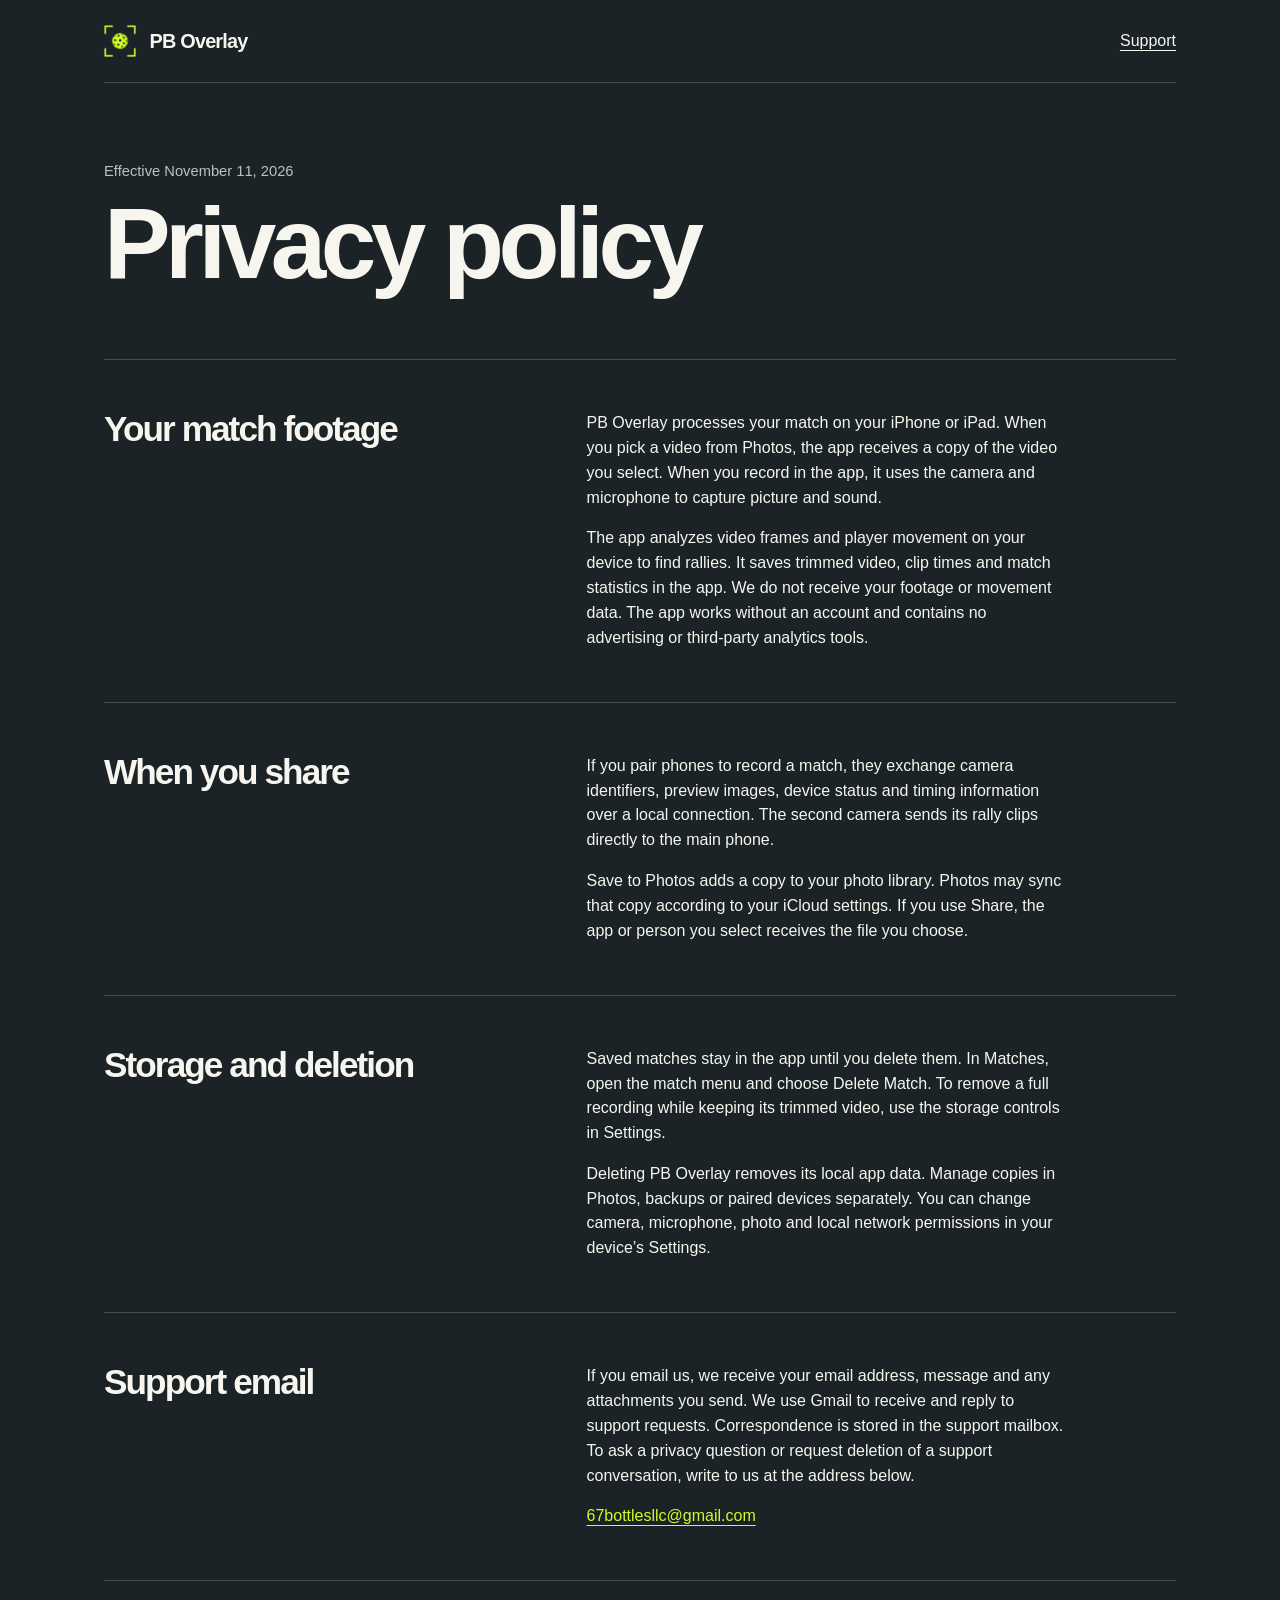
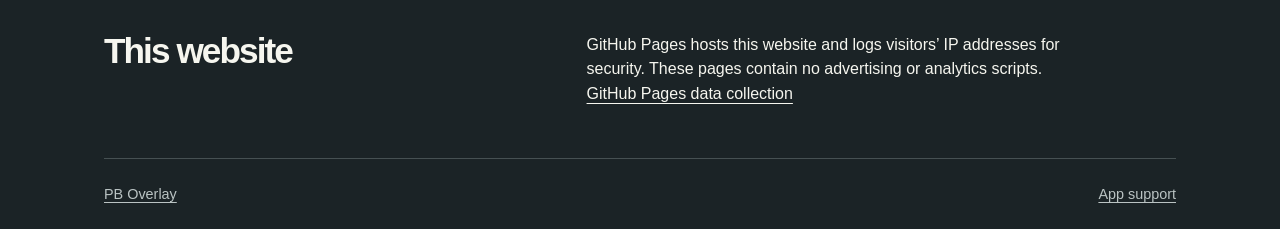
==== privacy/index.html @ 15cbf6ee "Publish PB Overlay privacy policy" ====
<!doctype html>
<html lang="en">
<head>
  <meta charset="utf-8">
  <meta name="viewport" content="width=device-width, initial-scale=1">
  <meta name="theme-color" content="#1b2326">
  <meta name="description" content="How PB Overlay handles match footage, camera connections, saved clips and support email.">
  <title>Privacy Policy — PB Overlay</title>
  <link rel="icon" href="../assets/pb-overlay.png">
  <link rel="stylesheet" href="../style.css">
</head>
<body>
  <header class="masthead wrap">
    <a class="brand" href="../"><img src="../assets/pb-overlay.png" alt="" width="44" height="44">PB Overlay</a>
    <nav aria-label="Main"><a href="../support/">Support</a></nav>
  </header>
  <main class="wrap help">
    <p class="policy-date">Effective November 11, 2026</p>
    <h1>Privacy policy</h1>
    <section class="help-row">
      <h2>Your match footage</h2>
      <div>
        <p>PB Overlay processes your match on your iPhone or iPad. When you pick a video from Photos, the app receives a copy of the video you select. When you record in the app, it uses the camera and microphone to capture picture and sound.</p>
        <p>The app analyzes video frames and player movement on your device to find rallies. It saves trimmed video, clip times and match statistics in the app. We do not receive your footage or movement data. The app works without an account and contains no advertising or third-party analytics tools.</p>
      </div>
    </section>
    <section class="help-row">
      <h2>When you share</h2>
      <div>
        <p>If you pair phones to record a match, they exchange camera identifiers, preview images, device status and timing information over a local connection. The second camera sends its rally clips directly to the main phone.</p>
        <p>Save to Photos adds a copy to your photo library. Photos may sync that copy according to your iCloud settings. If you use Share, the app or person you select receives the file you choose.</p>
      </div>
    </section>
    <section class="help-row">
      <h2>Storage and deletion</h2>
      <div>
        <p>Saved matches stay in the app until you delete them. In Matches, open the match menu and choose Delete Match. To remove a full recording while keeping its trimmed video, use the storage controls in Settings.</p>
        <p>Deleting PB Overlay removes its local app data. Manage copies in Photos, backups or paired devices separately. You can change camera, microphone, photo and local network permissions in your device’s Settings.</p>
      </div>
    </section>
    <section class="help-row">
      <h2>Support email</h2>
      <div>
        <p>If you email us, we receive your email address, message and any attachments you send. We use Gmail to receive and reply to support requests. Correspondence is stored in the support mailbox. To ask a privacy question or request deletion of a support conversation, write to us at the address below.</p>
        <p class="contact"><a href="mailto:67bottlesllc@gmail.com">67bottlesllc@gmail.com</a></p>
      </div>
    </section>
    <section class="help-row">
      <h2>This website</h2>
      <div>
        <p>GitHub Pages hosts this website and logs visitors’ IP addresses for security. These pages contain no advertising or analytics scripts. <a href="https://docs.github.com/en/pages/getting-started-with-github-pages/what-is-github-pages#data-collection">GitHub Pages data collection</a></p>
      </div>
    </section>
  </main>
  <footer class="wrap"><a href="../">PB Overlay</a><a href="../support/">App support</a></footer>
</body>
</html>
---- style.css ----
:root {
  color-scheme: dark;
  --paper: #1b2326;
  --type: #f6f6ef;
  --muted: #bac3c3;
  --line: #465052;
  --volt: #cffb28;
  font: 100%/1.55 -apple-system, BlinkMacSystemFont, "Helvetica Neue", Arial, sans-serif;
  color: var(--type);
  background: var(--paper);
}

* { box-sizing: border-box; }
body { margin: 0; }
a { color: inherit; text-underline-offset: .23em; }
a:hover, summary:hover { color: var(--volt); }
:focus-visible { outline: 2px solid var(--volt); outline-offset: 4px; }
.wrap { width: min(100% - clamp(2.5rem, 9vw, 10rem), 67rem); margin-inline: auto; }
.masthead, footer, figcaption {
  display: flex;
  align-items: center;
  justify-content: space-between;
  gap: 1rem;
}
.masthead { min-height: 5.2rem; border-bottom: 1px solid var(--line); }
.brand { display: inline-flex; align-items: center; gap: .45rem; font-size: 1.24rem; font-weight: 650; letter-spacing: -.04em; text-decoration: none; }
.brand img { margin-left: -.35rem; }
nav a, footer a { display: inline-block; padding-block: .7rem; }
nav [aria-current] { text-decoration-color: var(--volt); }
h1, h2, p, figure { margin: 0; }
h1, h2 { font-weight: 600; letter-spacing: -.055em; line-height: 1.02; }
h1 { font-size: clamp(3.3rem, 7.8vw, 7rem); }
h2 { font-size: clamp(1.65rem, 3.4vw, 2.85rem); }
.intro, .replay, .help-row { display: grid; grid-template-columns: 1.15fr 1fr; gap: clamp(2rem, 7vw, 6rem); }
.intro { align-items: end; padding-block: clamp(3rem, 6vw, 5rem) clamp(2rem, 4vw, 3.2rem); }
.intro-copy, .replay p { font-size: clamp(1.07rem, 1.65vw, 1.34rem); line-height: 1.48; max-width: 39ch; }
.platform { font-size: .92rem; margin-top: 1.2rem; color: var(--muted); }
.edit { background: #161c1f; border-block: 1px solid var(--line); padding: clamp(1.2rem, 3.5vw, 2.7rem); }
figcaption { padding-bottom: 1.6rem; border-bottom: 1px solid var(--line); }
figcaption strong { font-size: 1.1rem; font-weight: 600; }
figcaption span, footer, .legend { color: var(--muted); }
.track-row { margin-top: 1.7rem; }
.track-label { display: flex; justify-content: space-between; align-items: baseline; gap: .5rem; margin-bottom: .45rem; }
.track-label b { font-size: clamp(1.65rem, 3vw, 2.35rem); line-height: 1.1; font-weight: 550; letter-spacing: -.05em; font-variant-numeric: tabular-nums; }
.track { position: relative; height: 1.25rem; background: #374145; }
.track.cut { background: #222b2e; }
.track i { position: absolute; height: 100%; background: var(--volt); }
.cut i { border-right: 1px solid #161c1f; }
.legend { margin-top: 1.25rem; font-size: .88rem; }
.replay { align-items: center; padding-block: clamp(3rem, 6vw, 5rem); }
footer { border-top: 1px solid var(--line); padding-block: .8rem; font-size: .9rem; }
.help { padding-top: clamp(2.8rem, 6vw, 5.2rem); }
.help h1 { margin-bottom: clamp(2.4rem, 5vw, 4.2rem); }
.help-row { grid-template-columns: 1fr 1.5fr; border-top: 1px solid var(--line); padding-block: clamp(1.8rem, 4vw, 3.2rem); }
.help-row h2 { font-size: clamp(1.5rem, 3vw, 2.2rem); }
.help-row p { max-width: 54ch; }
.contact { margin-top: 1rem; color: var(--volt); overflow-wrap: anywhere; }
.questions details + details { border-top: 1px solid var(--line); }
.questions summary { cursor: pointer; padding: .85rem 0; font-weight: 600; }
.questions details:first-child summary { padding-top: 0; }
.questions summary::marker { color: var(--muted); font-size: .8em; }
.questions p { color: var(--muted); padding-bottom: 1.25rem; }
@media (max-width: 650px) {
  .masthead { min-height: 4.2rem; }
  .intro, .replay, .help-row { grid-template-columns: 1fr; gap: 1.45rem; }
  .intro { padding-top: 2.6rem; }
  .platform { margin-top: .8rem; }
  figcaption { padding-bottom: 1.1rem; }
  .replay { padding-block: 2.5rem; }
}

.policy-date { margin-bottom: .65rem; color: var(--muted); font-size: .92rem; }
.help-row p + p { margin-top: 1rem; }
footer { flex-wrap: wrap; }
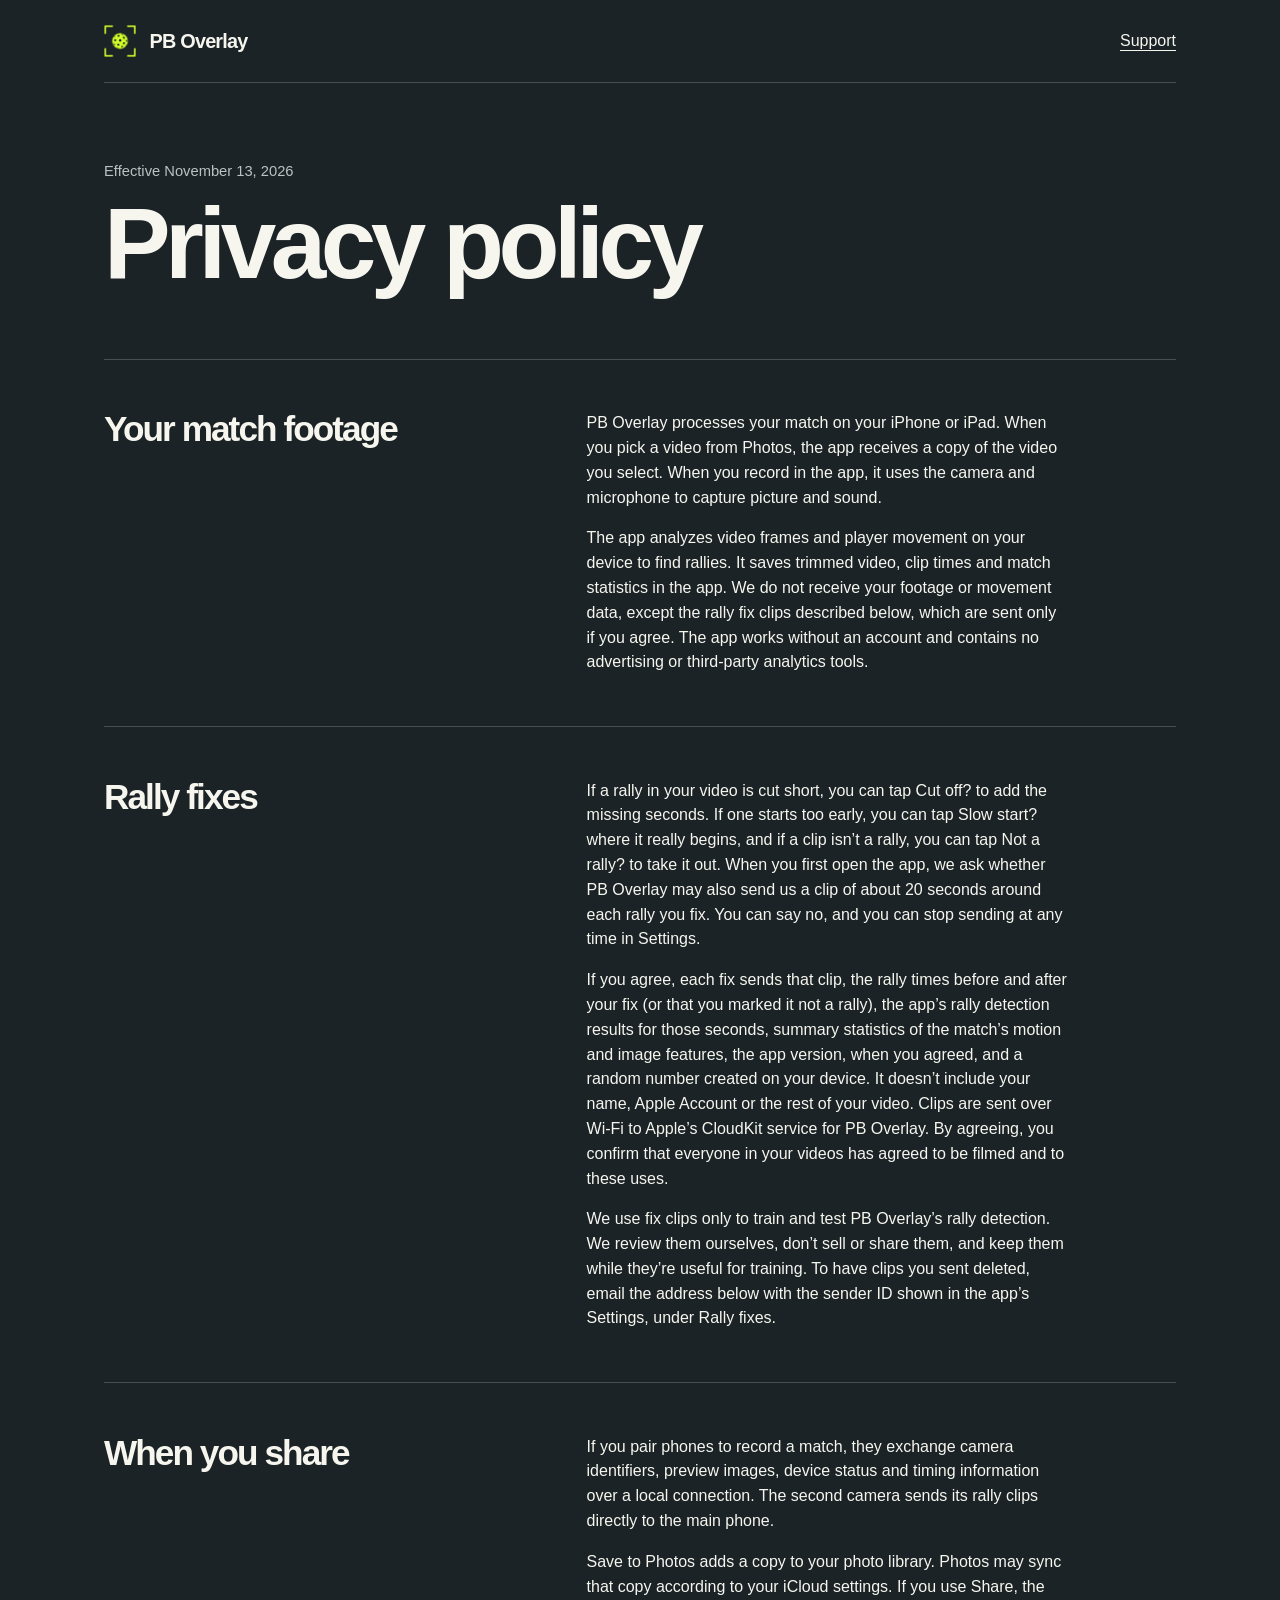
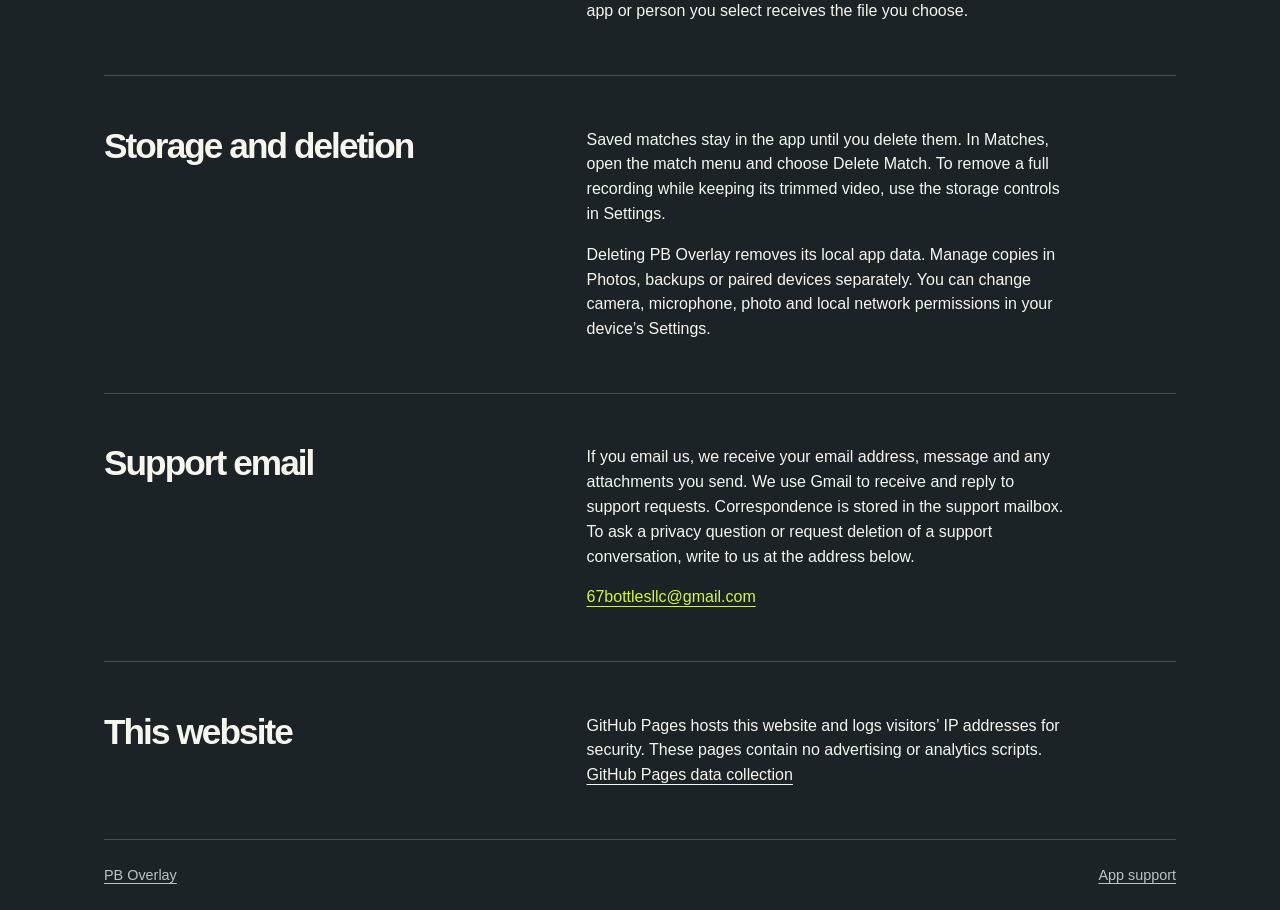
==== commit 76a3c758: "Draft privacy policy section on Rally fixes clips Not published: the live site is served from main. " ====
--- a/privacy/index.html
+++ b/privacy/index.html
@@ -15,13 +15,21 @@
     <nav aria-label="Main"><a href="../support/">Support</a></nav>
   </header>
   <main class="wrap help">
-    <p class="policy-date">Effective November 11, 2026</p>
+    <p class="policy-date">Effective November 13, 2026</p>
     <h1>Privacy policy</h1>
     <section class="help-row">
       <h2>Your match footage</h2>
       <div>
         <p>PB Overlay processes your match on your iPhone or iPad. When you pick a video from Photos, the app receives a copy of the video you select. When you record in the app, it uses the camera and microphone to capture picture and sound.</p>
-        <p>The app analyzes video frames and player movement on your device to find rallies. It saves trimmed video, clip times and match statistics in the app. We do not receive your footage or movement data. The app works without an account and contains no advertising or third-party analytics tools.</p>
+        <p>The app analyzes video frames and player movement on your device to find rallies. It saves trimmed video, clip times and match statistics in the app. We do not receive your footage or movement data, except the rally fix clips described below, which are sent only if you agree. The app works without an account and contains no advertising or third-party analytics tools.</p>
+      </div>
+    </section>
+    <section class="help-row">
+      <h2>Rally fixes</h2>
+      <div>
+        <p>If a rally in your video is cut short, you can tap Cut off? to add the missing seconds. If one starts too early, you can tap Slow start? where it really begins, and if a clip isn’t a rally, you can tap Not a rally? to take it out. When you first open the app, we ask whether PB Overlay may also send us a clip of about 20 seconds around each rally you fix. You can say no, and you can stop sending at any time in Settings.</p>
+        <p>If you agree, each fix sends that clip, the rally times before and after your fix (or that you marked it not a rally), the app’s rally detection results for those seconds, summary statistics of the match’s motion and image features, the app version, when you agreed, and a random number created on your device. It doesn’t include your name, Apple Account or the rest of your video. Clips are sent over Wi-Fi to Apple’s CloudKit service for PB Overlay. By agreeing, you confirm that everyone in your videos has agreed to be filmed and to these uses.</p>
+        <p>We use fix clips only to train and test PB Overlay’s rally detection. We review them ourselves, don’t sell or share them, and keep them while they’re useful for training. To have clips you sent deleted, email the address below with the sender ID shown in the app’s Settings, under Rally fixes.</p>
       </div>
     </section>
     <section class="help-row">
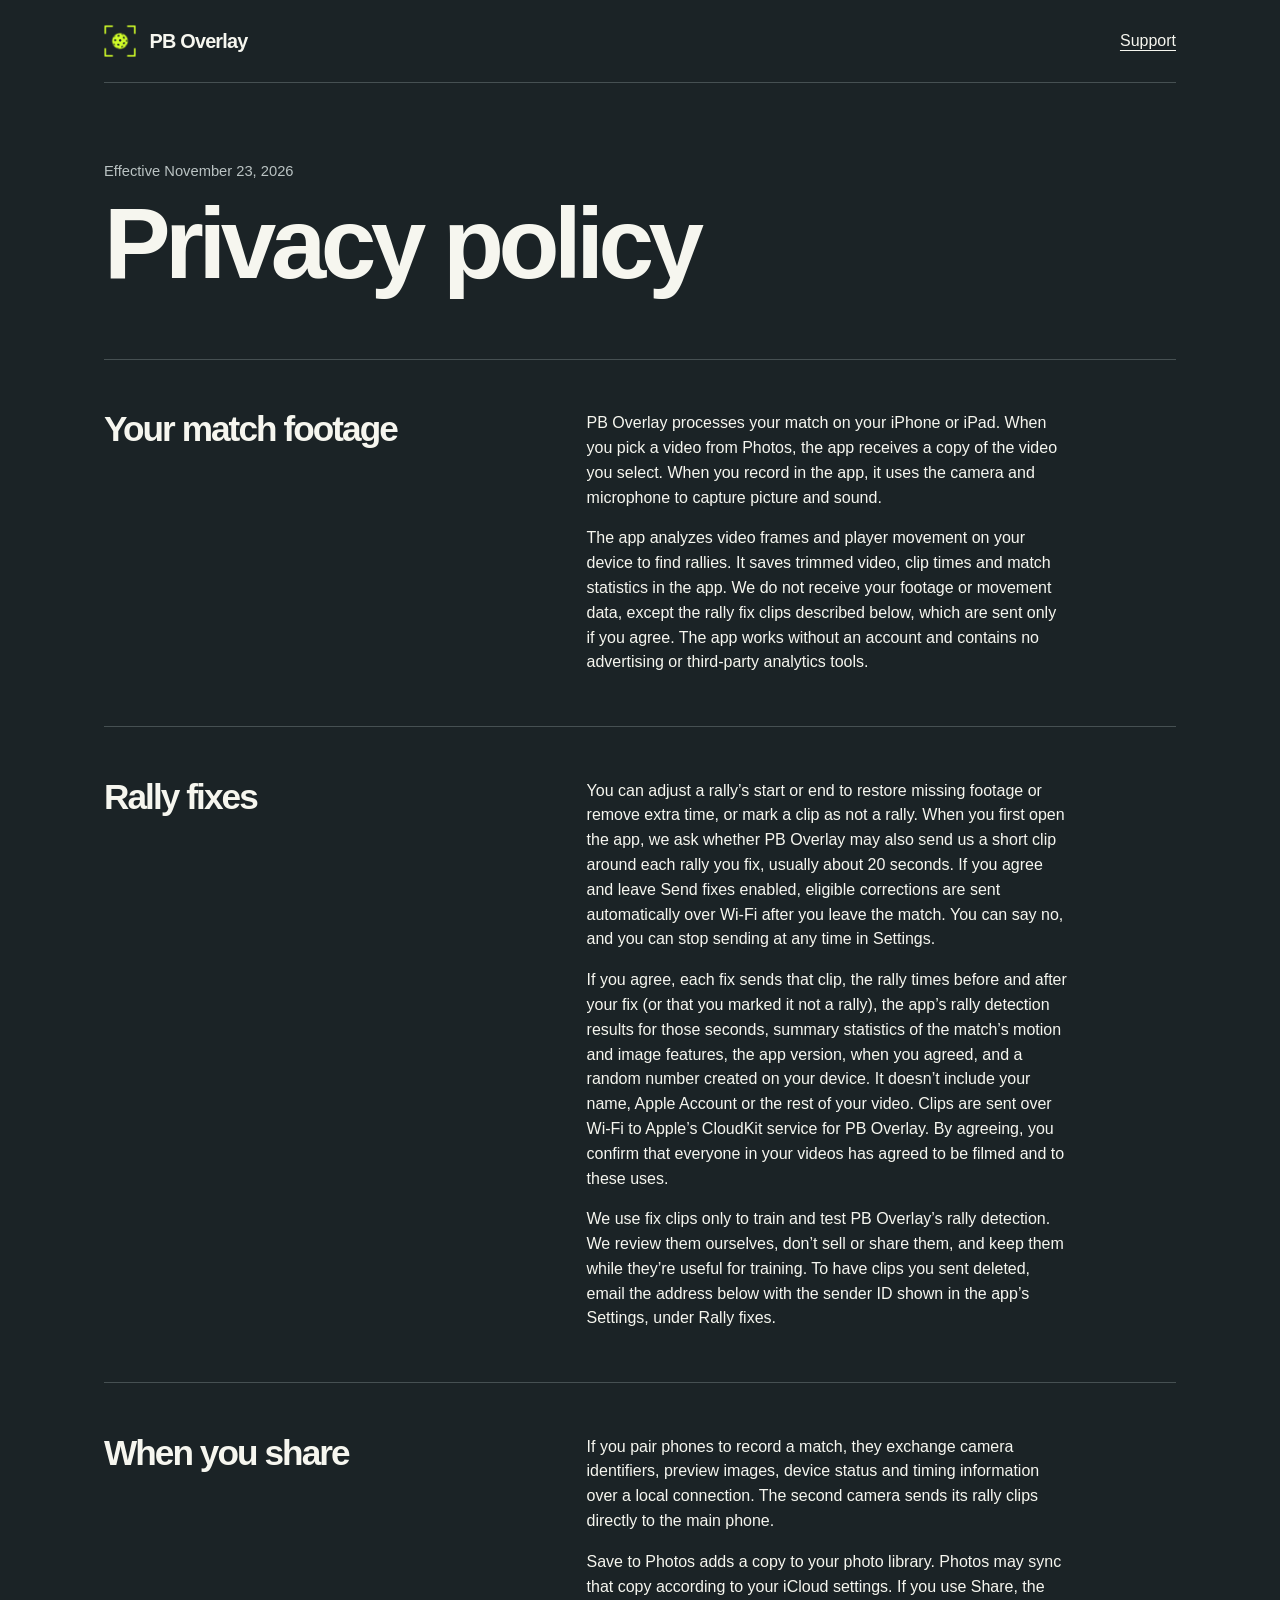
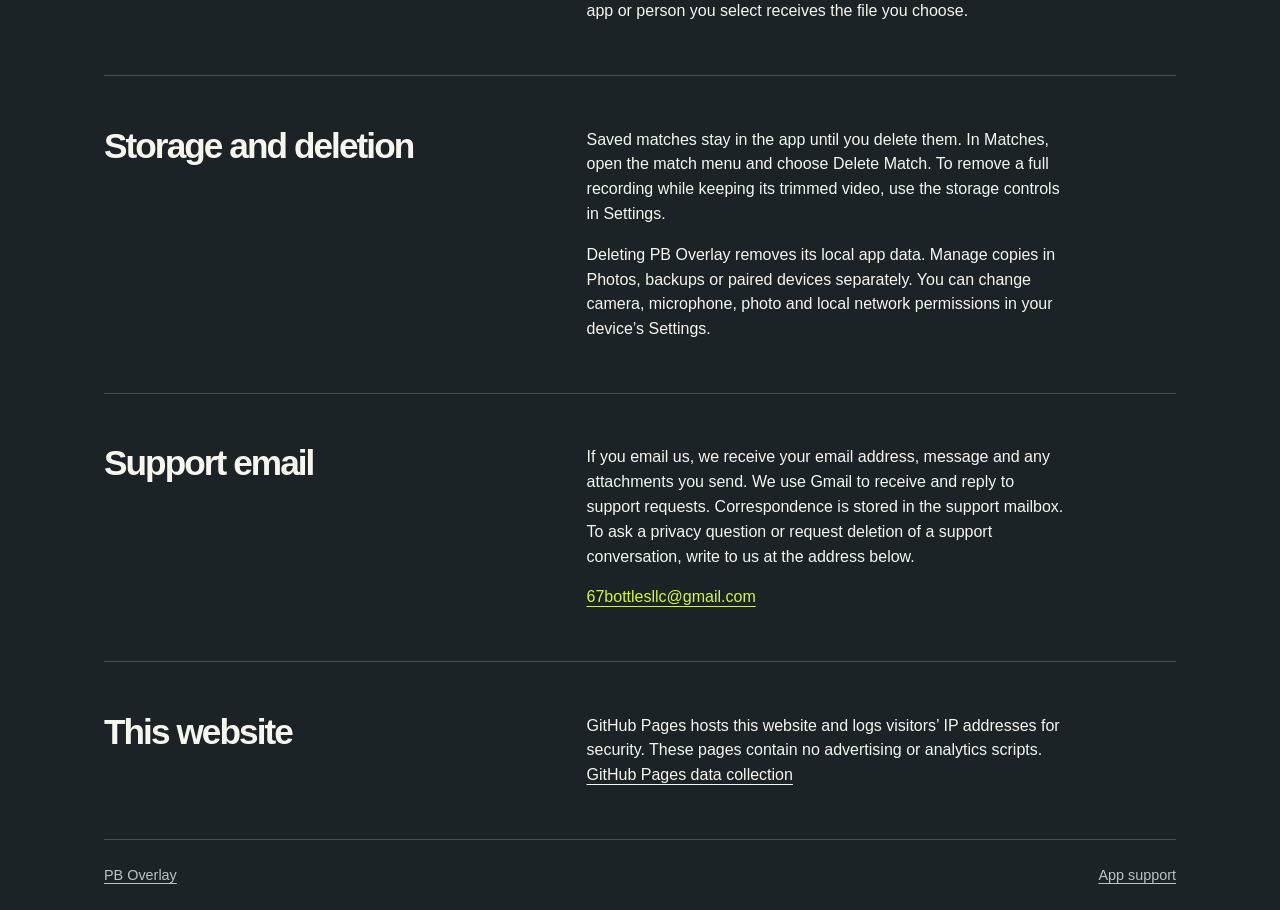
==== commit e6a6ba48: "Publish automatic rally correction sharing disclosure" ====
--- a/privacy/index.html
+++ b/privacy/index.html
@@ -15,7 +15,7 @@
     <nav aria-label="Main"><a href="../support/">Support</a></nav>
   </header>
   <main class="wrap help">
-    <p class="policy-date">Effective November 13, 2026</p>
+    <p class="policy-date">Effective November 23, 2026</p>
     <h1>Privacy policy</h1>
     <section class="help-row">
       <h2>Your match footage</h2>
@@ -27,7 +27,7 @@
     <section class="help-row">
       <h2>Rally fixes</h2>
       <div>
-        <p>If a rally in your video is cut short, you can tap Cut off? to add the missing seconds. If one starts too early, you can tap Slow start? where it really begins, and if a clip isn’t a rally, you can tap Not a rally? to take it out. When you first open the app, we ask whether PB Overlay may also send us a clip of about 20 seconds around each rally you fix. You can say no, and you can stop sending at any time in Settings.</p>
+        <p>You can adjust a rally’s start or end to restore missing footage or remove extra time, or mark a clip as not a rally. When you first open the app, we ask whether PB Overlay may also send us a short clip around each rally you fix, usually about 20 seconds. If you agree and leave Send fixes enabled, eligible corrections are sent automatically over Wi-Fi after you leave the match. You can say no, and you can stop sending at any time in Settings.</p>
         <p>If you agree, each fix sends that clip, the rally times before and after your fix (or that you marked it not a rally), the app’s rally detection results for those seconds, summary statistics of the match’s motion and image features, the app version, when you agreed, and a random number created on your device. It doesn’t include your name, Apple Account or the rest of your video. Clips are sent over Wi-Fi to Apple’s CloudKit service for PB Overlay. By agreeing, you confirm that everyone in your videos has agreed to be filmed and to these uses.</p>
         <p>We use fix clips only to train and test PB Overlay’s rally detection. We review them ourselves, don’t sell or share them, and keep them while they’re useful for training. To have clips you sent deleted, email the address below with the sender ID shown in the app’s Settings, under Rally fixes.</p>
       </div>
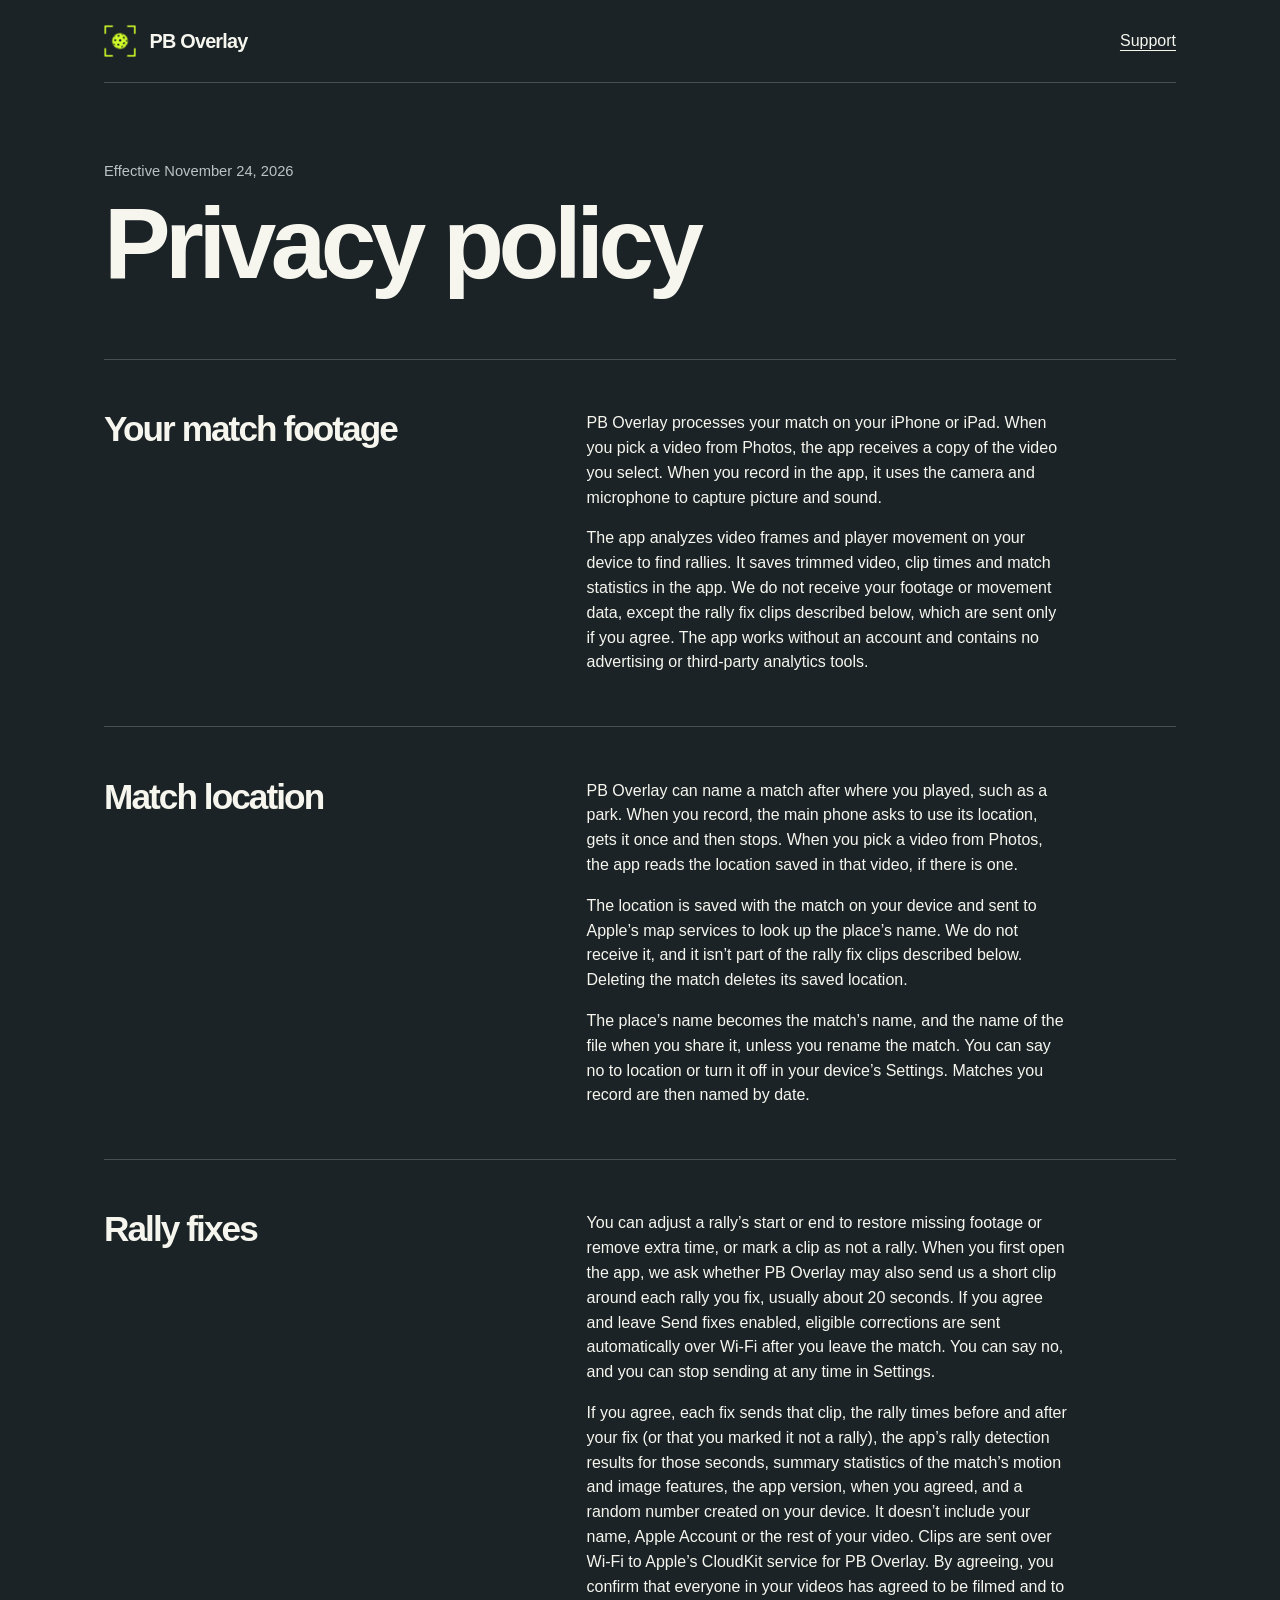
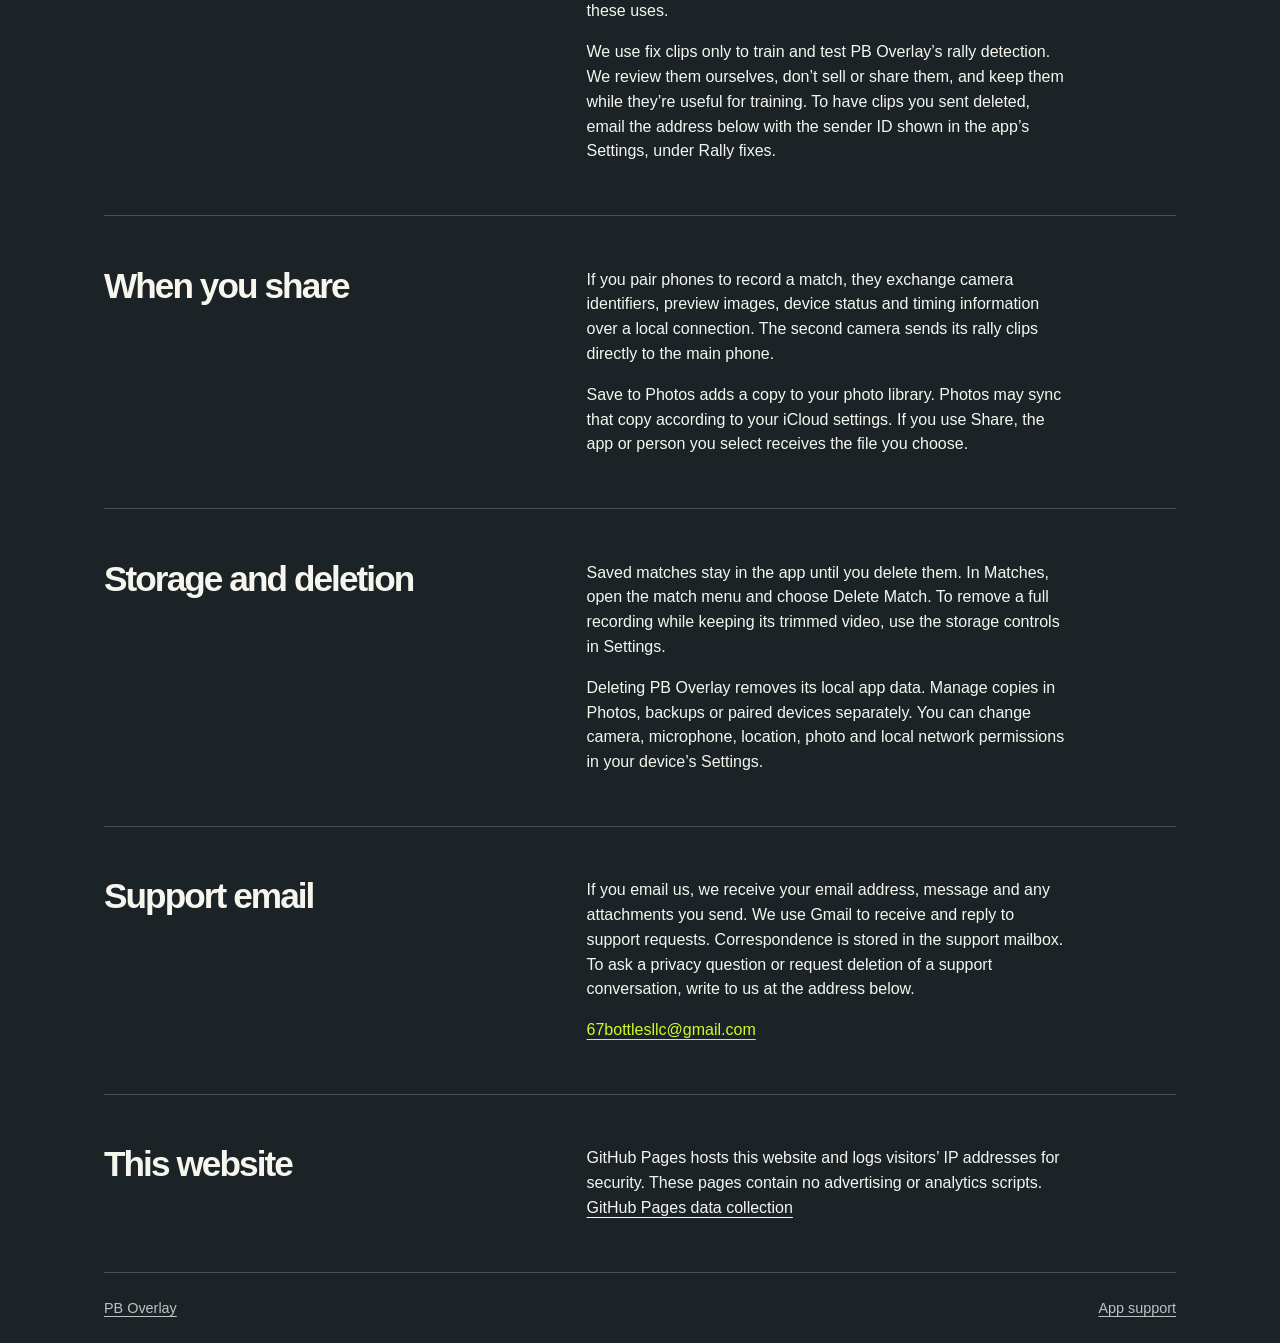
==== commit a2110758: "Publish match location section in the privacy policy Co-Authored-By: Claude Opus 5.5 <noreply@anthro" ====
--- a/privacy/index.html
+++ b/privacy/index.html
@@ -4,7 +4,7 @@
   <meta charset="utf-8">
   <meta name="viewport" content="width=device-width, initial-scale=1">
   <meta name="theme-color" content="#1b2326">
-  <meta name="description" content="How PB Overlay handles match footage, camera connections, saved clips and support email.">
+  <meta name="description" content="How PB Overlay handles match footage, location, camera connections, saved clips and support email.">
   <title>Privacy Policy — PB Overlay</title>
   <link rel="icon" href="../assets/pb-overlay.png">
   <link rel="stylesheet" href="../style.css">
@@ -15,13 +15,21 @@
     <nav aria-label="Main"><a href="../support/">Support</a></nav>
   </header>
   <main class="wrap help">
-    <p class="policy-date">Effective November 23, 2026</p>
+    <p class="policy-date">Effective November 24, 2026</p>
     <h1>Privacy policy</h1>
     <section class="help-row">
       <h2>Your match footage</h2>
       <div>
         <p>PB Overlay processes your match on your iPhone or iPad. When you pick a video from Photos, the app receives a copy of the video you select. When you record in the app, it uses the camera and microphone to capture picture and sound.</p>
         <p>The app analyzes video frames and player movement on your device to find rallies. It saves trimmed video, clip times and match statistics in the app. We do not receive your footage or movement data, except the rally fix clips described below, which are sent only if you agree. The app works without an account and contains no advertising or third-party analytics tools.</p>
+      </div>
+    </section>
+    <section class="help-row">
+      <h2>Match location</h2>
+      <div>
+        <p>PB Overlay can name a match after where you played, such as a park. When you record, the main phone asks to use its location, gets it once and then stops. When you pick a video from Photos, the app reads the location saved in that video, if there is one.</p>
+        <p>The location is saved with the match on your device and sent to Apple’s map services to look up the place’s name. We do not receive it, and it isn’t part of the rally fix clips described below. Deleting the match deletes its saved location.</p>
+        <p>The place’s name becomes the match’s name, and the name of the file when you share it, unless you rename the match. You can say no to location or turn it off in your device’s Settings. Matches you record are then named by date.</p>
       </div>
     </section>
     <section class="help-row">
@@ -43,7 +51,7 @@
       <h2>Storage and deletion</h2>
       <div>
         <p>Saved matches stay in the app until you delete them. In Matches, open the match menu and choose Delete Match. To remove a full recording while keeping its trimmed video, use the storage controls in Settings.</p>
-        <p>Deleting PB Overlay removes its local app data. Manage copies in Photos, backups or paired devices separately. You can change camera, microphone, photo and local network permissions in your device’s Settings.</p>
+        <p>Deleting PB Overlay removes its local app data. Manage copies in Photos, backups or paired devices separately. You can change camera, microphone, location, photo and local network permissions in your device’s Settings.</p>
       </div>
     </section>
     <section class="help-row">
